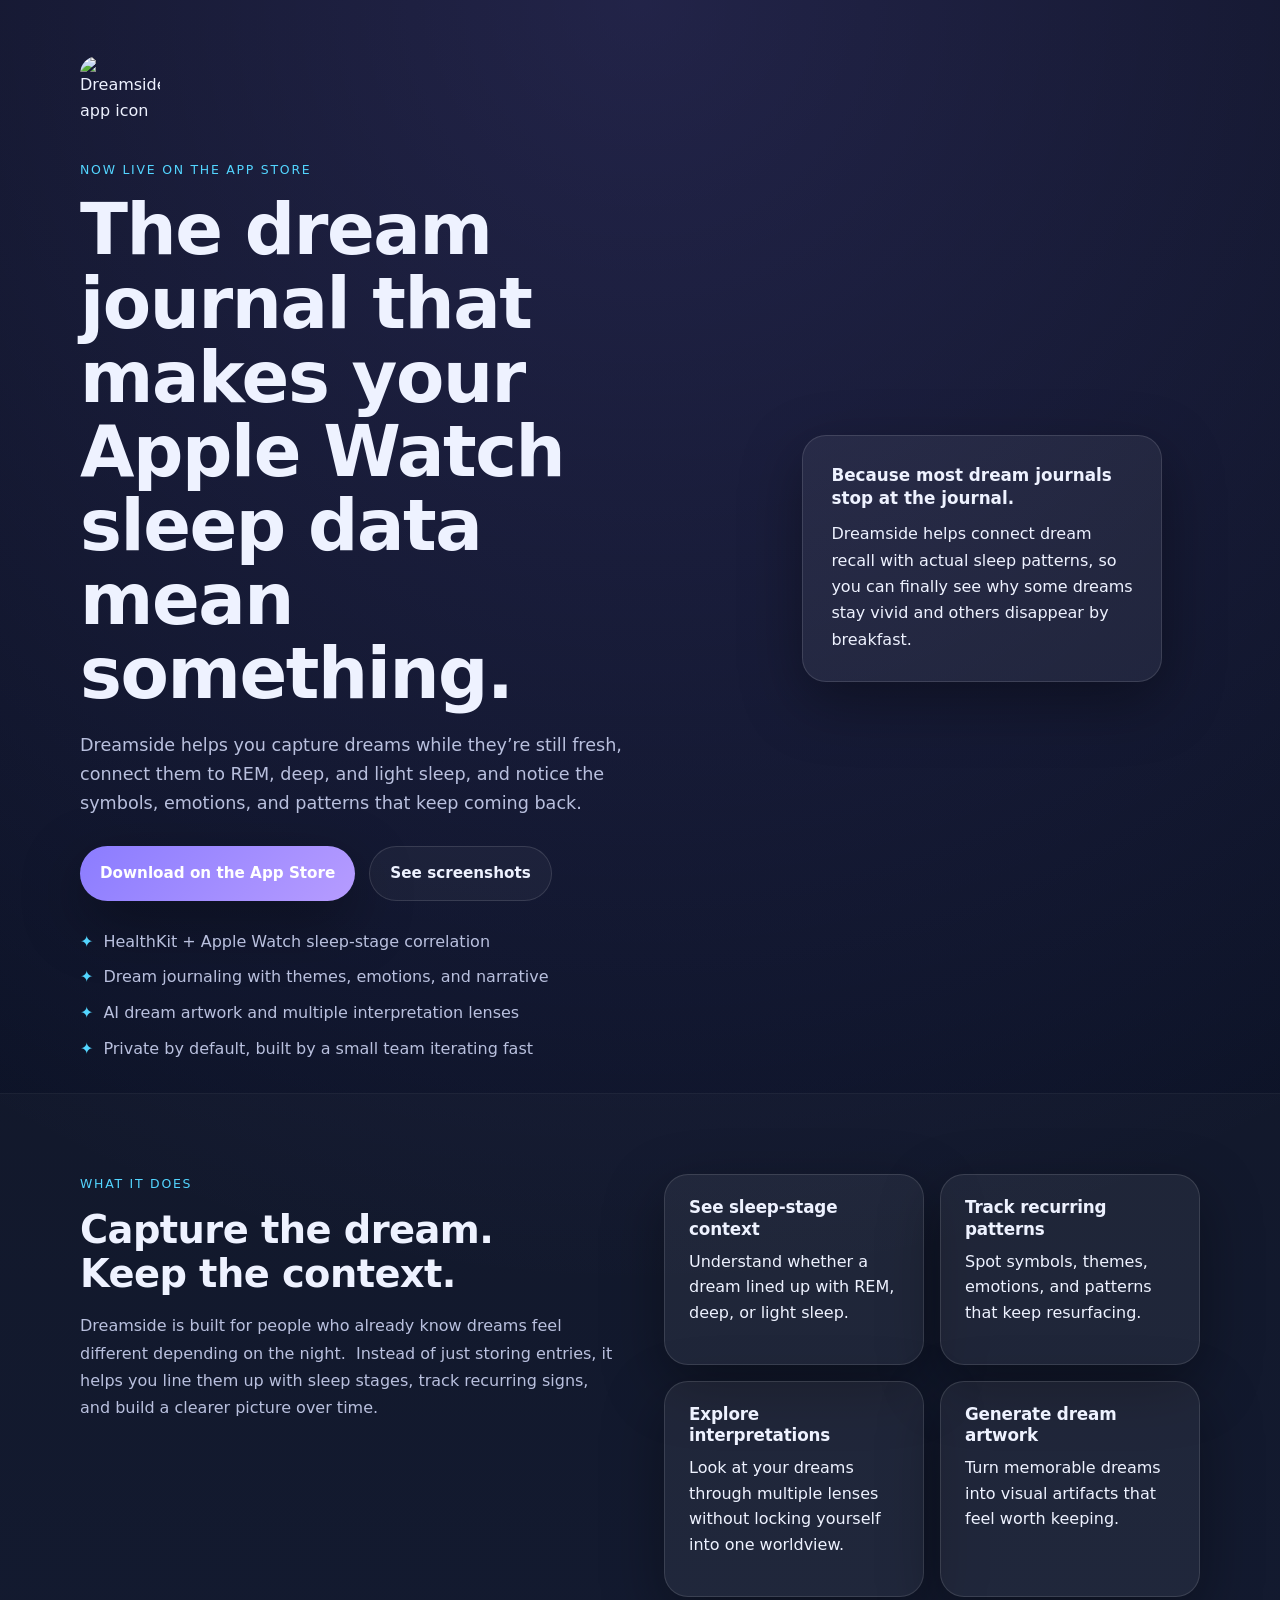
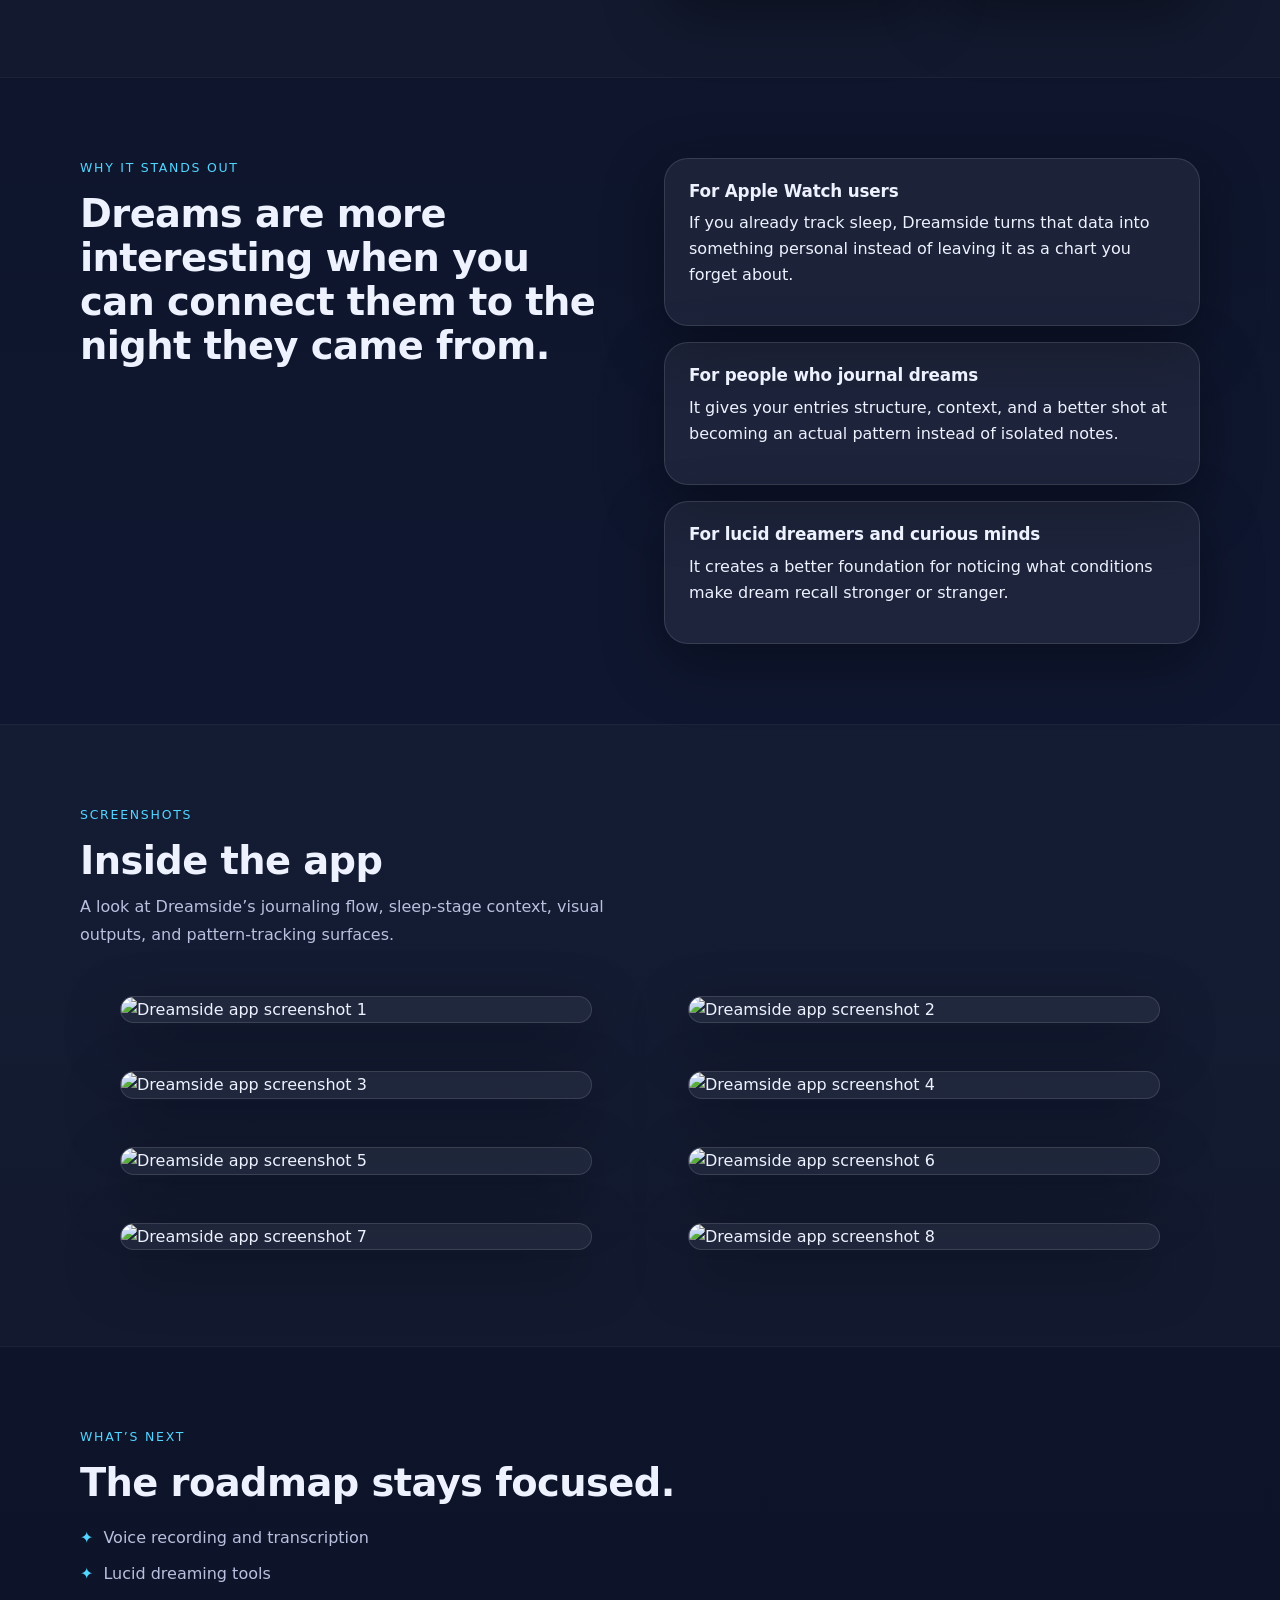
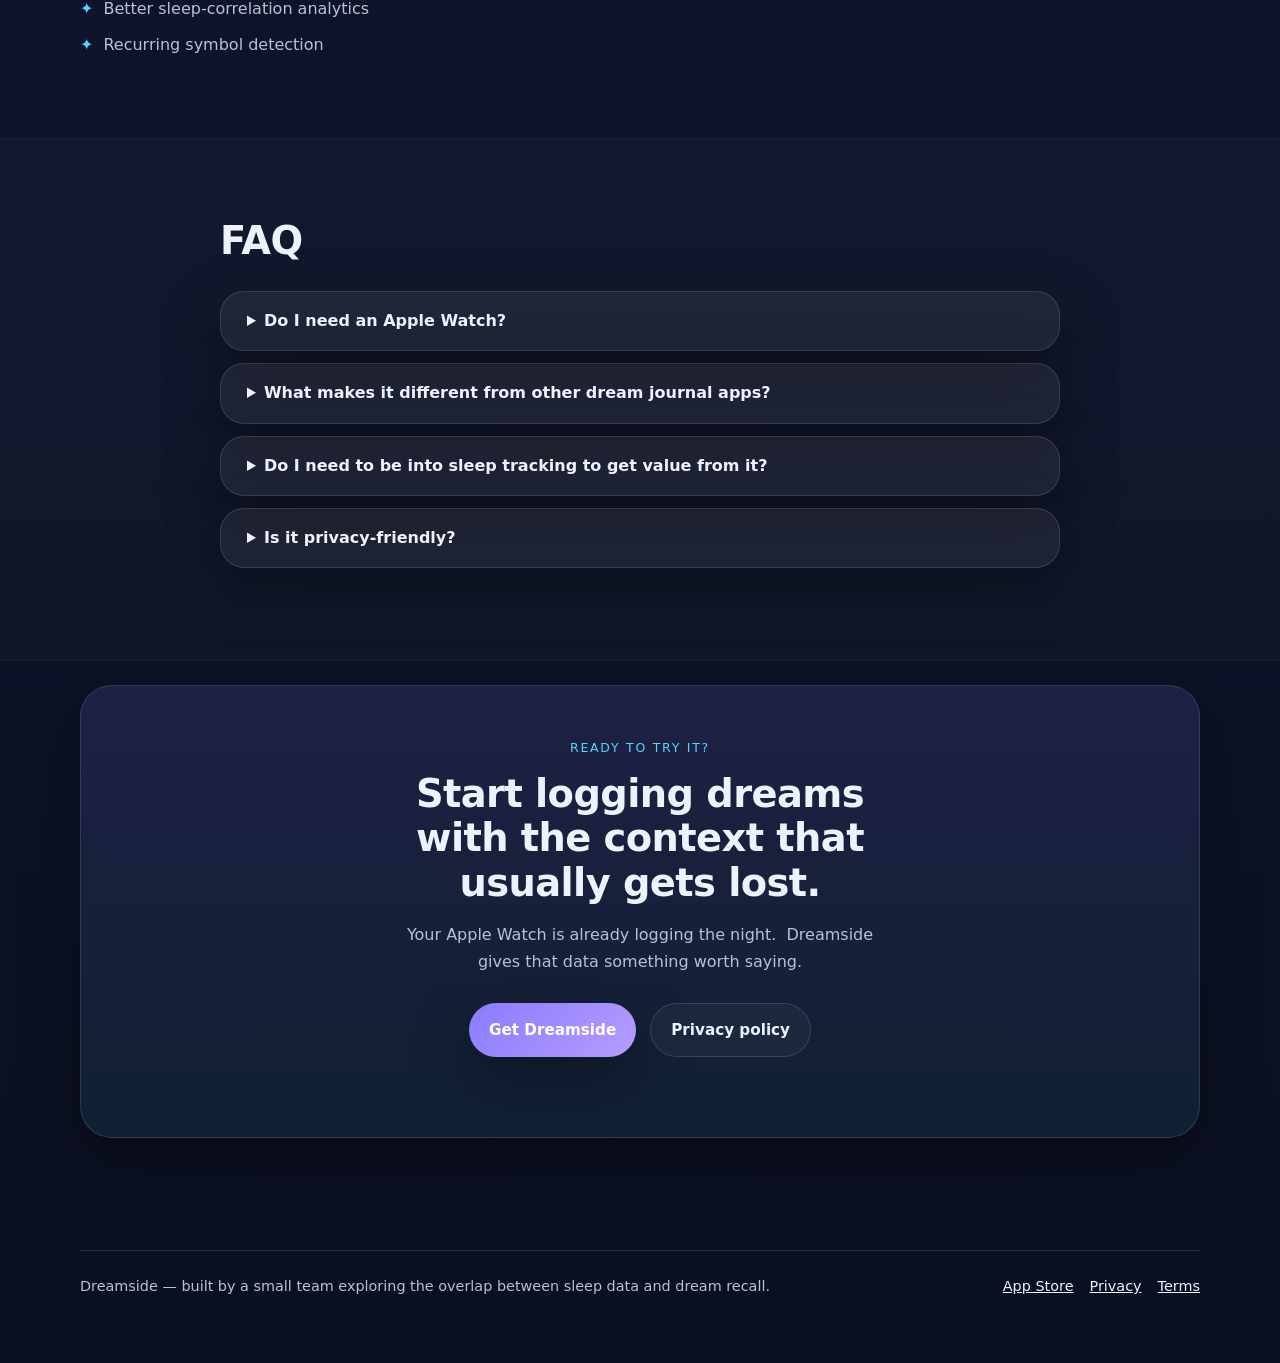
==== index.html @ 887af393 "Add files via upload" ====
<!DOCTYPE html>
<html lang="en">
<head>
  <meta charset="UTF-8" />
  <meta name="viewport" content="width=device-width, initial-scale=1.0" />
  <title>Dreamside — Dream journal with Apple Watch sleep correlation</title>
  <meta name="description" content="Dreamside is a dream journal for Apple Watch users who want to connect dream recall, sleep stages, recurring symbols, and dream patterns over time." />
  <meta property="og:title" content="Dreamside — Dream journal with Apple Watch sleep correlation" />
  <meta property="og:description" content="Log dreams, connect them to sleep stages, and spot the patterns that keep returning." />
  <link rel="stylesheet" href="styles.css" />
</head>
<body>
  <header class="hero">
    <div class="hero__content">
      <img src="./images/dreamside-icon.png" alt="Dreamside app icon" class="hero__icon" />
      <p class="eyebrow">Now live on the App Store</p>
      <h1>The dream journal that makes your Apple Watch sleep data mean something.</h1>
      <p class="lede">Dreamside helps you capture dreams while they’re still fresh, connect them to REM, deep, and light sleep, and notice the symbols, emotions, and patterns that keep coming back.</p>
      <div class="hero__actions">
        <a class="button button--primary" href="https://apps.apple.com/app/dreamside/id6760677300" target="_blank" rel="noreferrer">Download on the App Store</a>
        <a class="button button--ghost" href="#gallery">See screenshots</a>
      </div>
      <ul class="hero__bullets">
        <li>HealthKit + Apple Watch sleep-stage correlation</li>
        <li>Dream journaling with themes, emotions, and narrative</li>
        <li>AI dream artwork and multiple interpretation lenses</li>
        <li>Private by default, built by a small team iterating fast</li>
      </ul>
    </div>
    <div class="hero__card">
      <div class="stat-card">
        <strong>Because most dream journals stop at the journal.</strong>
        <p>Dreamside helps connect dream recall with actual sleep patterns, so you can finally see why some dreams stay vivid and others disappear by breakfast.</p>
      </div>
    </div>
  </header>

  <main>
    <section class="section section--alt">
      <div class="section__inner intro-grid">
        <div>
          <p class="eyebrow">What it does</p>
          <h2>Capture the dream.<br>Keep the context.</h2>
          <p class="section-copy">Dreamside is built for people who already know dreams feel different depending on the night. Instead of just storing entries, it helps you line them up with sleep stages, track recurring signs, and build a clearer picture over time.</p>
        </div>
        <div class="feature-grid">
          <article class="feature-card">
            <h3>See sleep-stage context</h3>
            <p>Understand whether a dream lined up with REM, deep, or light sleep.</p>
          </article>
          <article class="feature-card">
            <h3>Track recurring patterns</h3>
            <p>Spot symbols, themes, emotions, and patterns that keep resurfacing.</p>
          </article>
          <article class="feature-card">
            <h3>Explore interpretations</h3>
            <p>Look at your dreams through multiple lenses without locking yourself into one worldview.</p>
          </article>
          <article class="feature-card">
            <h3>Generate dream artwork</h3>
            <p>Turn memorable dreams into visual artifacts that feel worth keeping.</p>
          </article>
        </div>
      </div>
    </section>

    <section class="section">
      <div class="section__inner value-grid">
        <div>
          <p class="eyebrow">Why it stands out</p>
          <h2>Dreams are more interesting when you can connect them to the night they came from.</h2>
        </div>
        <div class="value-list">
          <article>
            <h3>For Apple Watch users</h3>
            <p>If you already track sleep, Dreamside turns that data into something personal instead of leaving it as a chart you forget about.</p>
          </article>
          <article>
            <h3>For people who journal dreams</h3>
            <p>It gives your entries structure, context, and a better shot at becoming an actual pattern instead of isolated notes.</p>
          </article>
          <article>
            <h3>For lucid dreamers and curious minds</h3>
            <p>It creates a better foundation for noticing what conditions make dream recall stronger or stranger.</p>
          </article>
        </div>
      </div>
    </section>

    <section id="gallery" class="section section--alt">
      <div class="section__inner">
        <p class="eyebrow">Screenshots</p>
        <h2>Inside the app</h2>
        <p class="section-copy">A look at Dreamside’s journaling flow, sleep-stage context, visual outputs, and pattern-tracking surfaces.</p>
        <div id="gallery-grid" class="gallery-grid"></div>
      </div>
    </section>

    <section class="section">
      <div class="section__inner">
        <p class="eyebrow">What’s next</p>
        <h2>The roadmap stays focused.</h2>
        <ul class="stack-list">
          <li>Voice recording and transcription</li>
          <li>Lucid dreaming tools</li>
          <li>Better sleep-correlation analytics</li>
          <li>Recurring symbol detection</li>
        </ul>
      </div>
    </section>

    <section class="section section--alt">
      <div class="section__inner faq">
        <h2>FAQ</h2>
        <details>
          <summary>Do I need an Apple Watch?</summary>
          <p>No, but that’s where Dreamside gets most of its power. You can still journal dreams without one, but the sleep-stage context is the differentiator.</p>
        </details>
        <details>
          <summary>What makes it different from other dream journal apps?</summary>
          <p>Most dream journals help you capture the dream. Dreamside helps you connect dream recall to actual sleep patterns over time, especially if you already use Apple Watch for sleep tracking.</p>
        </details>
        <details>
          <summary>Do I need to be into sleep tracking to get value from it?</summary>
          <p>No. Some people use it because they already track sleep and want their data to mean something. Others just want a better way to remember and reflect on their dreams. It works either way.</p>
        </details>
        <details>
          <summary>Is it privacy-friendly?</summary>
          <p>Yes. Dreamside is designed around private journaling, on-device use, and secure sync rather than social sharing by default.</p>
        </details>
      </div>
    </section>

    <section class="section cta-section">
      <div class="section__inner cta-card">
        <p class="eyebrow">Ready to try it?</p>
        <h2>Start logging dreams with the context that usually gets lost.</h2>
        <p class="section-copy">Your Apple Watch is already logging the night. Dreamside gives that data something worth saying.</p>
        <div class="hero__actions hero__actions--center">
          <a class="button button--primary" href="https://apps.apple.com/app/dreamside/id6760677300" target="_blank" rel="noreferrer">Get Dreamside</a>
          <a class="button button--ghost" href="https://caseylester-dev.github.io/Dreamside/privacy" target="_blank" rel="noreferrer">Privacy policy</a>
        </div>
      </div>
    </section>
  </main>

  <footer class="footer">
    <div class="footer__inner">
      <p>Dreamside — built by a small team exploring the overlap between sleep data and dream recall.</p>
      <div class="footer__links">
        <a href="https://apps.apple.com/app/dreamside/id6760677300" target="_blank" rel="noreferrer">App Store</a>
        <a href="https://caseylester-dev.github.io/Dreamside/privacy" target="_blank" rel="noreferrer">Privacy</a>
        <a href="https://www.apple.com/legal/internet-services/itunes/dev/stdeula/" target="_blank" rel="noreferrer">Terms</a>
      </div>
    </div>
  </footer>

  <script src="app.js"></script>
</body>
</html>
---- styles.css ----
:root {
  --bg: #0b1020;
  --bg-alt: #121933;
  --panel: rgba(255,255,255,0.06);
  --text: #eef2ff;
  --muted: #b9c0de;
  --line: rgba(255,255,255,0.12);
  --accent: #8b7cff;
  --accent-2: #53d5ff;
  --shadow: 0 20px 60px rgba(0,0,0,0.35);
}

* { box-sizing: border-box; }
html { scroll-behavior: smooth; }
body {
  margin: 0;
  font-family: Inter, ui-sans-serif, system-ui, -apple-system, BlinkMacSystemFont, "Segoe UI", sans-serif;
  background:
    radial-gradient(circle at top, rgba(139,124,255,0.18), transparent 28%),
    linear-gradient(180deg, #0b1020 0%, #0f1730 50%, #0b1020 100%);
  color: var(--text);
  font-size: 1rem;
  line-height: 1.6;
}

a { color: inherit; }

.hero, .section__inner, .footer__inner {
  width: min(1120px, calc(100% - 32px));
  margin: 0 auto;
}

.hero {
  min-height: 92vh;
  display: grid;
  grid-template-columns: 1.2fr 0.8fr;
  gap: 32px;
  align-items: center;
  padding: 56px 0 32px;
}

.hero__icon {
  width: 80px;
  height: 80px;
  border-radius: 18px;
  margin-bottom: 24px;
  display: block;
}

.eyebrow {
  text-transform: uppercase;
  letter-spacing: 0.14em;
  font-size: 0.78rem;
  color: var(--accent-2);
  margin: 0 0 14px;
}

h1, h2, h3 { margin-top: 0; }
p { margin-top: 0; }

h1 {
  font-size: clamp(2.4rem, 5.5vw, 4.5rem);
  line-height: 1.05;
  max-width: 12ch;
  margin-bottom: 20px;
  letter-spacing: -0.02em;
}

h2 {
  font-size: clamp(1.6rem, 3vw, 2.4rem);
  line-height: 1.15;
  letter-spacing: -0.015em;
  margin-bottom: 20px;
}

h3 {
  font-size: 1.05rem;
  line-height: 1.3;
  letter-spacing: -0.01em;
  margin-bottom: 8px;
}

.lede {
  font-size: 1.1rem;
  line-height: 1.65;
  color: var(--muted);
  max-width: 52ch;
  margin-bottom: 0;
}

.section-copy {
  font-size: 1rem;
  line-height: 1.7;
  color: var(--muted);
  max-width: 54ch;
  margin-bottom: 0;
}

.hero__bullets, .stack-list {
  color: var(--muted);
  line-height: 1.6;
}

.faq p, .stat-card p {
  line-height: 1.65;
  margin-bottom: 0;
}

.stat-card strong {
  display: block;
  font-size: 1.05rem;
  line-height: 1.35;
  margin-bottom: 12px;
}

.hero__actions {
  display: flex;
  flex-wrap: wrap;
  gap: 14px;
  margin: 28px 0;
}

.button {
  display: inline-flex;
  align-items: center;
  justify-content: center;
  padding: 14px 20px;
  border-radius: 999px;
  text-decoration: none;
  font-weight: 700;
  font-size: 0.95rem;
  border: 1px solid var(--line);
}

.button--primary {
  background: linear-gradient(135deg, var(--accent), #b69cff);
  color: white;
  border: none;
  box-shadow: var(--shadow);
}

.button--ghost {
  background: rgba(255,255,255,0.04);
}

.hero__bullets, .stack-list {
  list-style: none;
  padding: 0;
  margin: 0;
  display: grid;
  gap: 10px;
}

.hero__bullets li::before, .stack-list li::before {
  content: "✦";
  color: var(--accent-2);
  margin-right: 10px;
}

.hero__card {
  display: flex;
  justify-content: center;
}

.stat-card, .feature-card, .gallery-placeholder, details {
  background: var(--panel);
  border: 1px solid var(--line);
  border-radius: 24px;
  box-shadow: var(--shadow);
}

.stat-card {
  padding: 28px;
  max-width: 360px;
}

.stat-card__label {
  display: block;
  color: var(--accent-2);
  margin-bottom: 14px;
  font-size: 0.85rem;
  letter-spacing: 0.04em;
}

.section {
  padding: 80px 0;
}

.section--alt {
  background: rgba(255,255,255,0.02);
  border-top: 1px solid rgba(255,255,255,0.04);
  border-bottom: 1px solid rgba(255,255,255,0.04);
}

.two-up,
.intro-grid,
.value-grid {
  display: grid;
  grid-template-columns: 1fr 1fr;
  gap: 48px;
  align-items: start;
}

.feature-grid,
.gallery-grid,
.value-list {
  display: grid;
  gap: 16px;
}

.feature-grid,
.gallery-grid {
  grid-template-columns: repeat(2, minmax(0, 1fr));
}

.value-list {
  grid-template-columns: 1fr;
}

.feature-card {
  padding: 22px 24px;
}

.gallery-card {
  padding: 0;
}

.value-list article {
  padding: 22px 24px;
}

.gallery-placeholder {
  padding: 20px;
}

.gallery-card,
.value-list article {
  background: var(--panel);
  border: 1px solid var(--line);
  border-radius: 24px;
  box-shadow: var(--shadow);
}

.gallery-card {
  overflow: hidden;
}

.gallery-card img {
  display: block;
  width: 100%;
  height: auto;
}

.gallery-placeholder {
  min-height: 240px;
  display: flex;
  align-items: center;
  justify-content: center;
  text-align: center;
  color: var(--muted);
}

#gallery h2 {
  margin-bottom: 10px;
}

#gallery .section-copy {
  margin-bottom: 32px;
}

.intro-grid h2 {
  margin-bottom: 16px;
}

.intro-grid .section-copy {
  margin-bottom: 0;
}

.value-grid h2 {
  margin-bottom: 0;
}

.cta-section {
  padding-top: 24px;
}

.cta-card {
  text-align: center;
  background: linear-gradient(180deg, rgba(139,124,255,0.14), rgba(83,213,255,0.08));
  border: 1px solid var(--line);
  border-radius: 32px;
  padding: 52px 32px;
  box-shadow: var(--shadow);
}

.cta-card h2 {
  max-width: 20ch;
  margin: 0 auto 16px;
}

.cta-card .section-copy {
  max-width: 46ch;
  margin: 0 auto;
}

.hero__actions--center {
  justify-content: center;
}

.faq {
  max-width: 840px;
}

.faq h2 {
  margin-bottom: 28px;
}

details {
  padding: 18px 22px;
  margin-bottom: 12px;
}

summary {
  cursor: pointer;
  font-weight: 700;
  line-height: 1.4;
  padding-left: 4px;
}

.accordion-body {
  overflow: hidden;
  max-height: 0;
  transition: max-height 0.3s ease;
}

.accordion-body p {
  margin: 12px 0 0;
}

.footer {
  padding: 32px 0 64px;
}

.footer__inner {
  display: flex;
  justify-content: space-between;
  gap: 16px;
  align-items: center;
  border-top: 1px solid var(--line);
  padding-top: 24px;
}

.footer__inner p {
  color: var(--muted);
  font-size: 0.9rem;
  margin: 0;
}

.footer__links {
  display: flex;
  gap: 16px;
  flex-wrap: wrap;
  font-size: 0.9rem;
}

@media (max-width: 840px) {
  .hero,
  .two-up,
  .intro-grid,
  .value-grid {
    grid-template-columns: 1fr;
  }

  .feature-grid,
  .gallery-grid {
    grid-template-columns: 1fr;
  }

  .footer__inner {
    flex-direction: column;
    align-items: flex-start;
  }
}
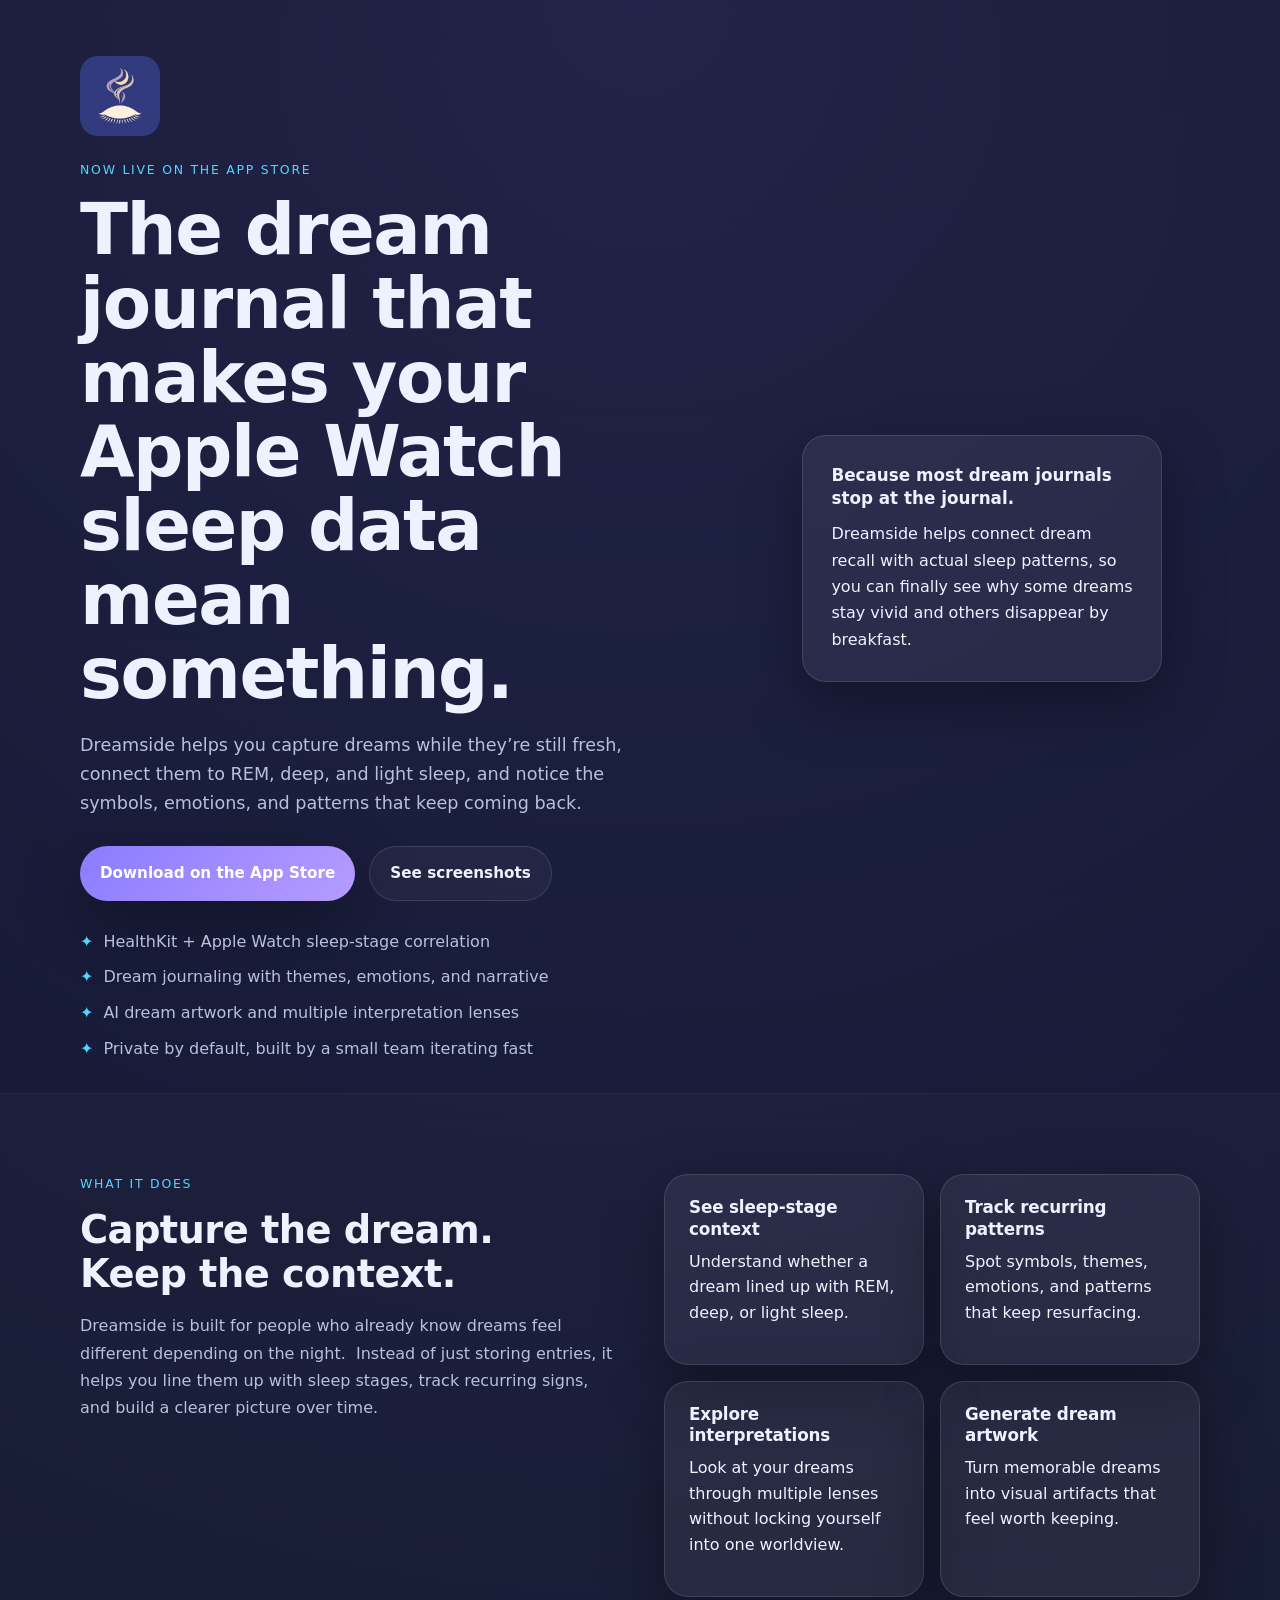
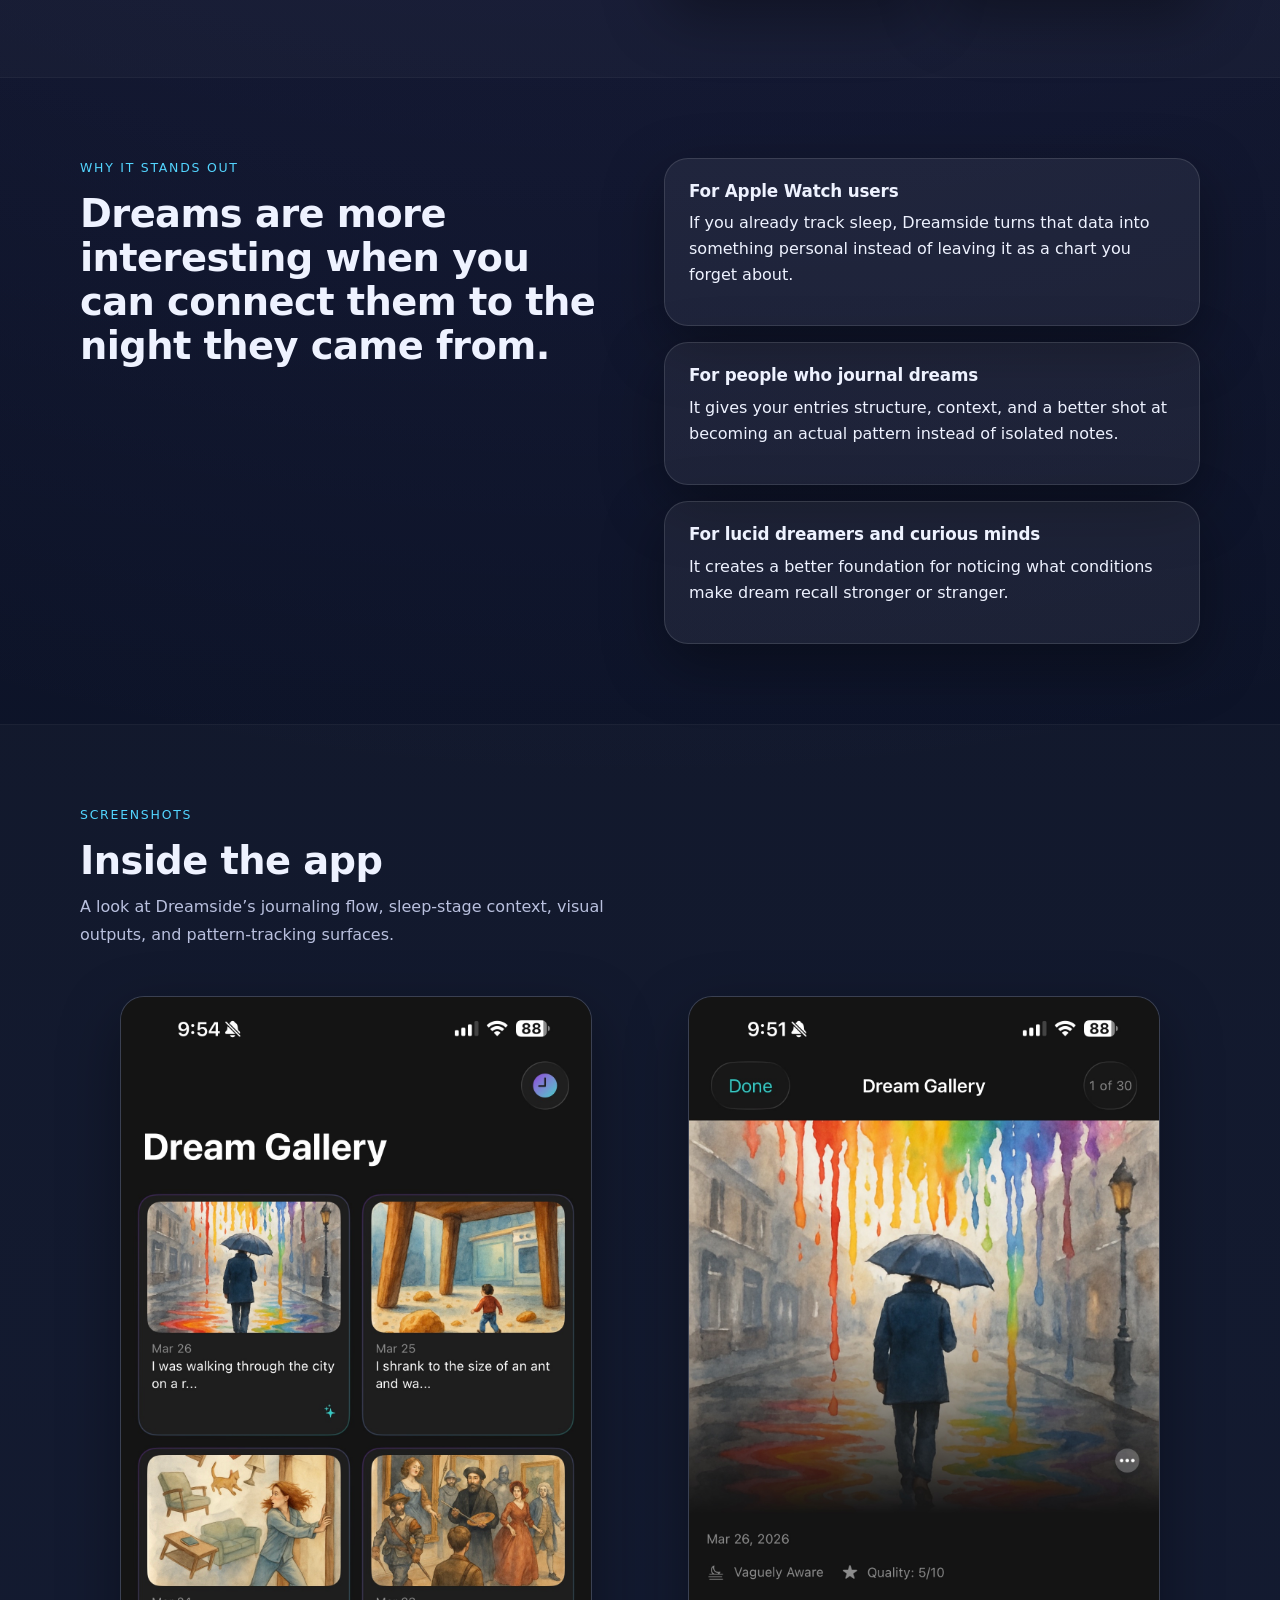
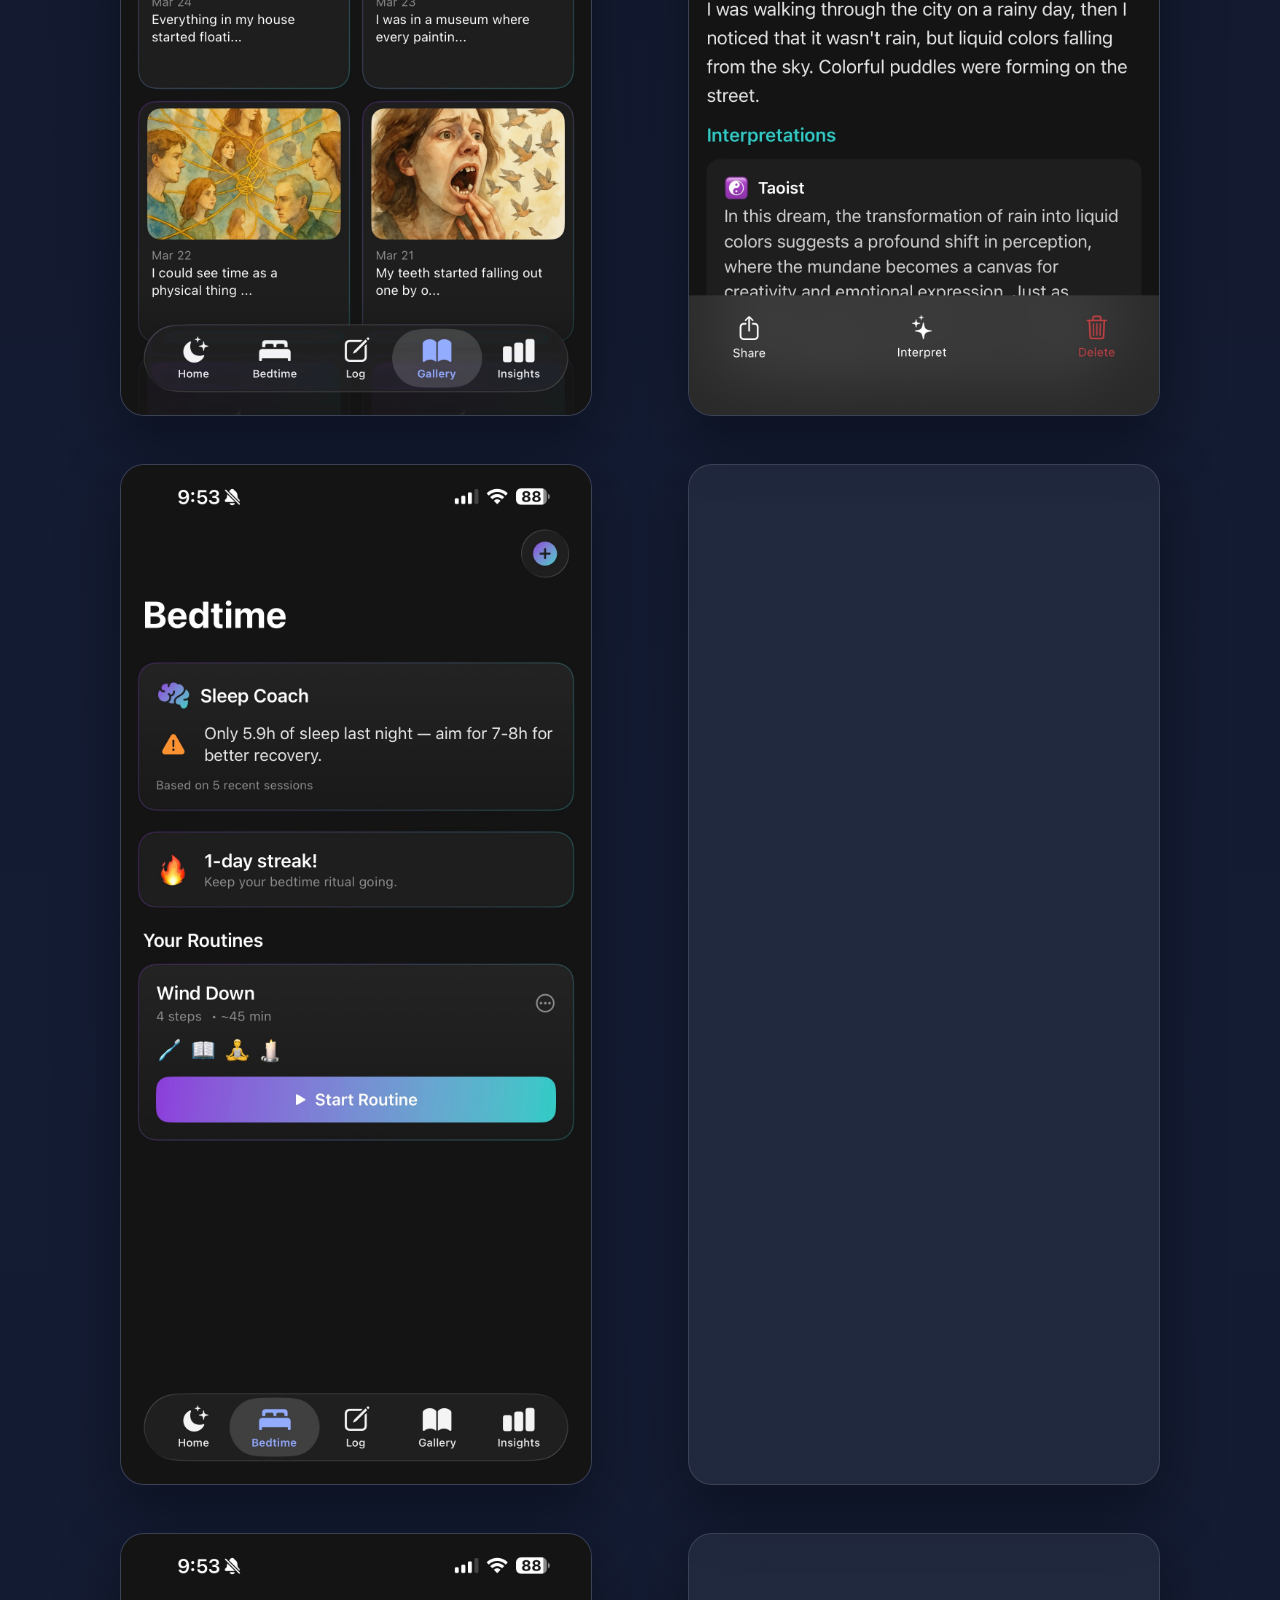
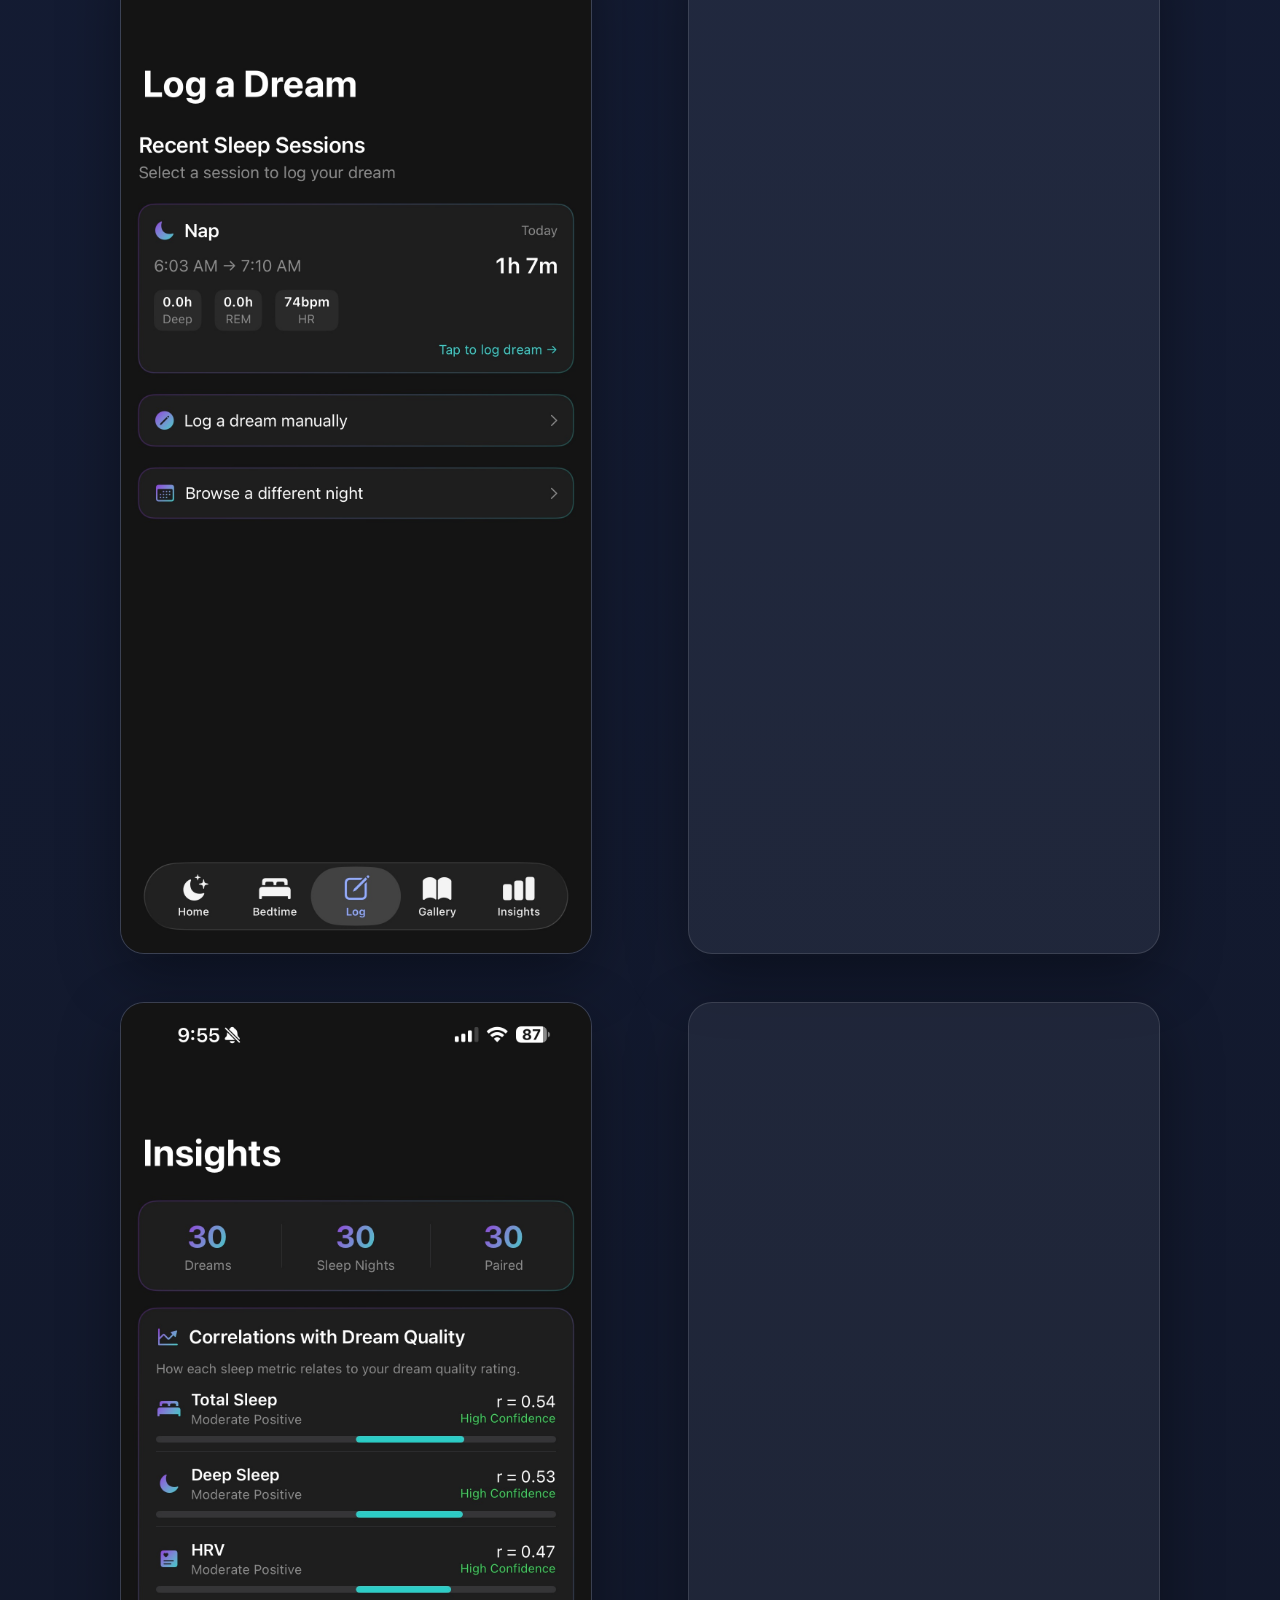
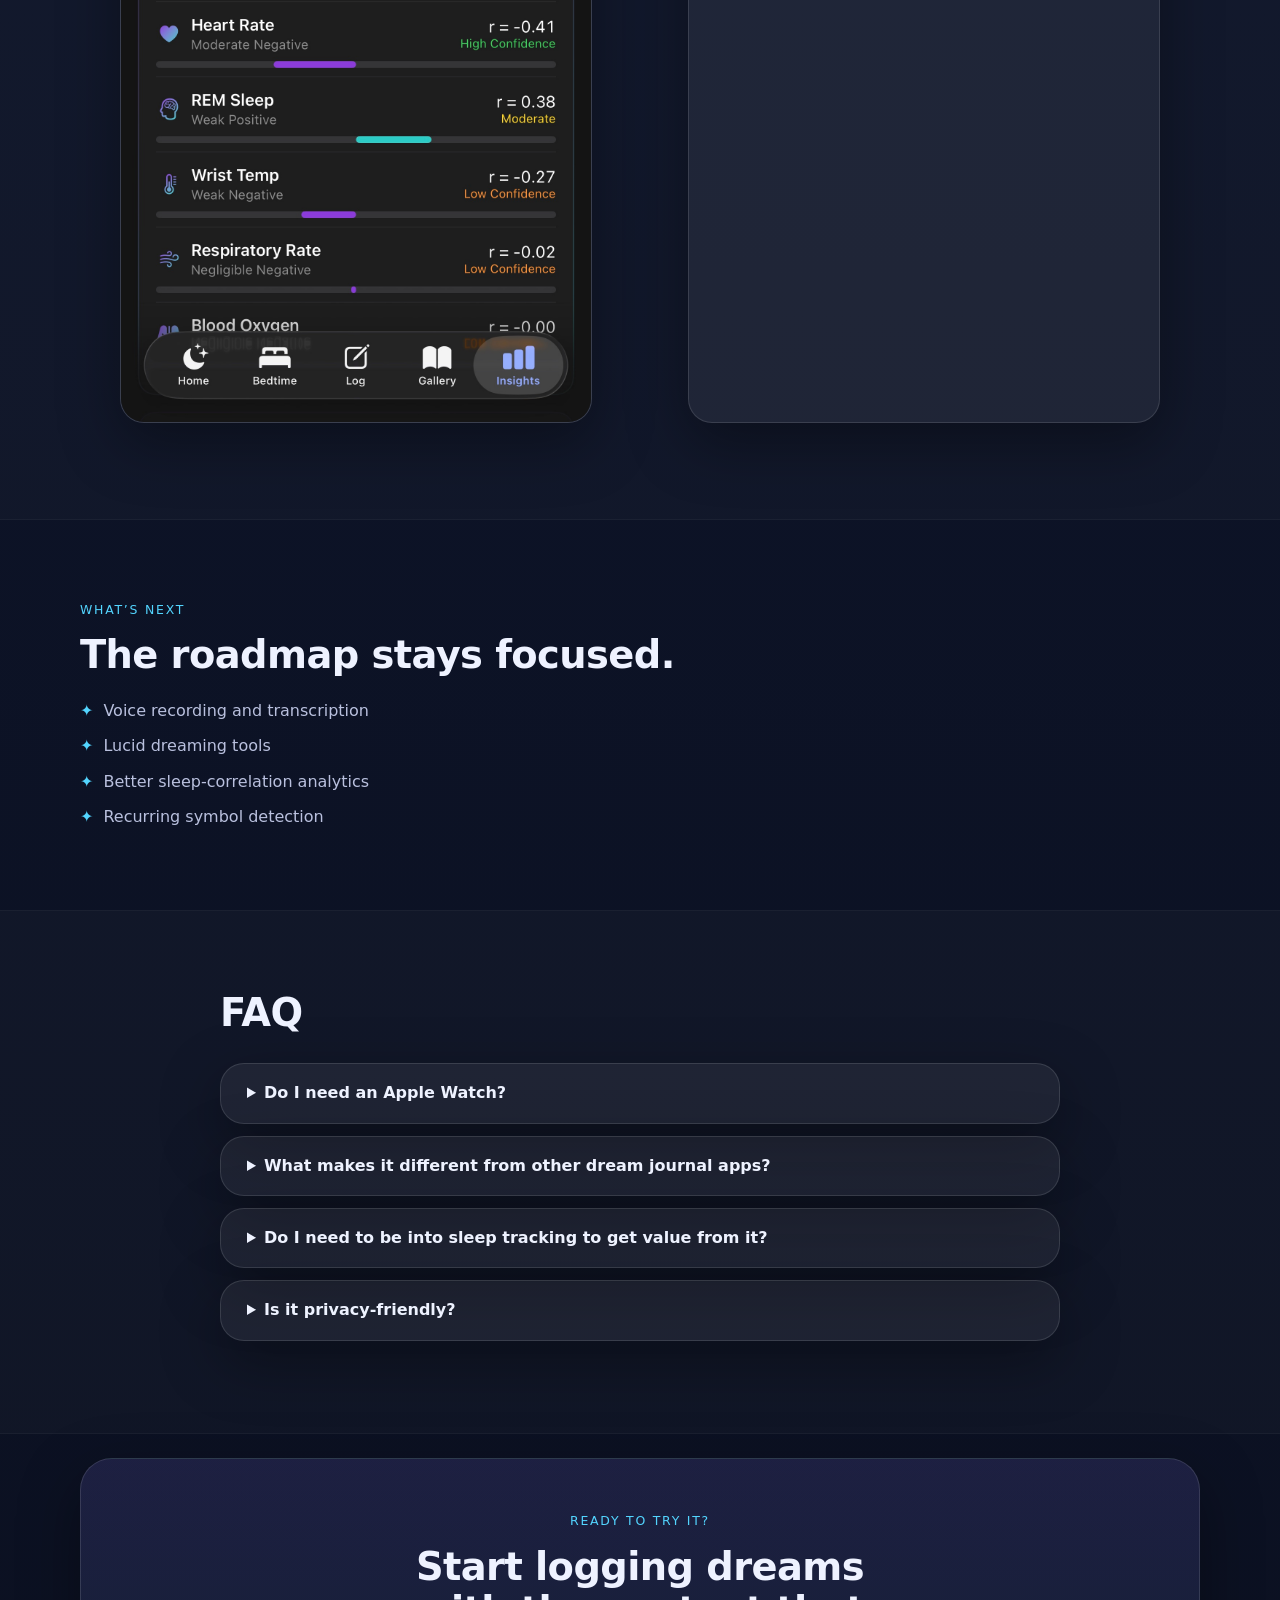
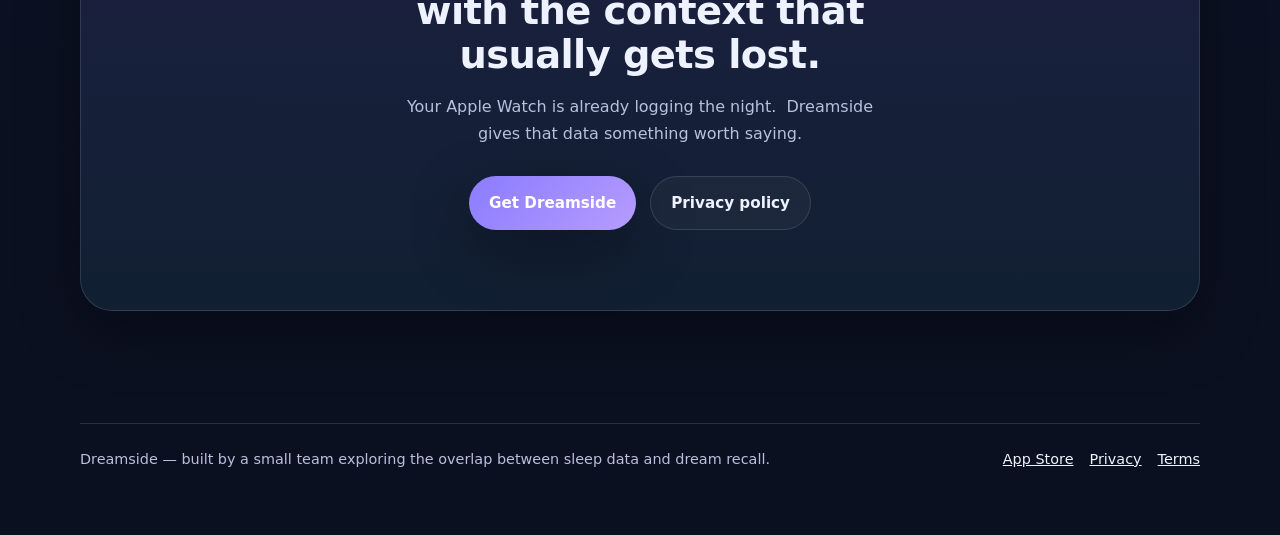
==== commit 4a8d549a: "Add files via upload" ====
--- a/index.html
+++ b/index.html
@@ -12,7 +12,7 @@
 <body>
   <header class="hero">
     <div class="hero__content">
-      <img src="./images/dreamside-icon.png" alt="Dreamside app icon" class="hero__icon" />
+      <img src="./dreamside-icon.png" alt="Dreamside app icon" class="hero__icon" />
       <p class="eyebrow">Now live on the App Store</p>
       <h1>The dream journal that makes your Apple Watch sleep data mean something.</h1>
       <p class="lede">Dreamside helps you capture dreams while they’re still fresh, connect them to REM, deep, and light sleep, and notice the symbols, emotions, and patterns that keep coming back.</p>
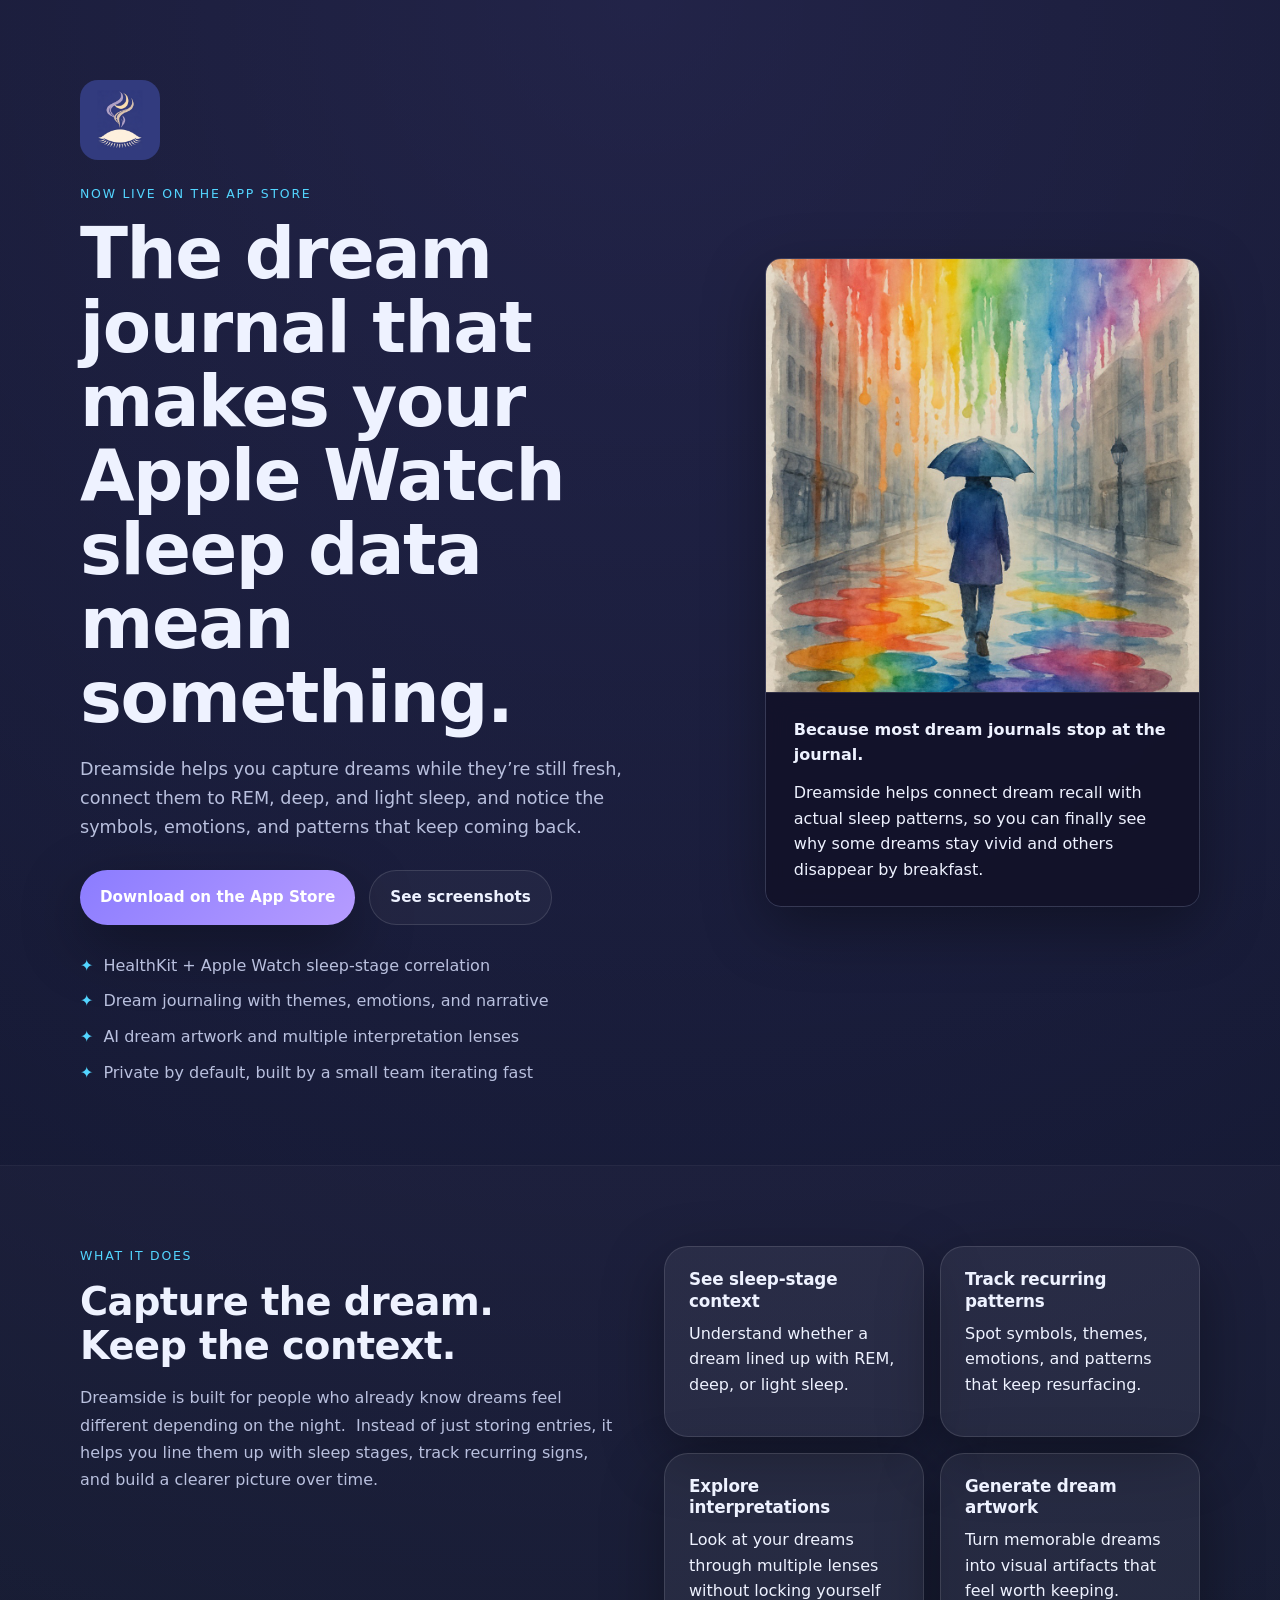
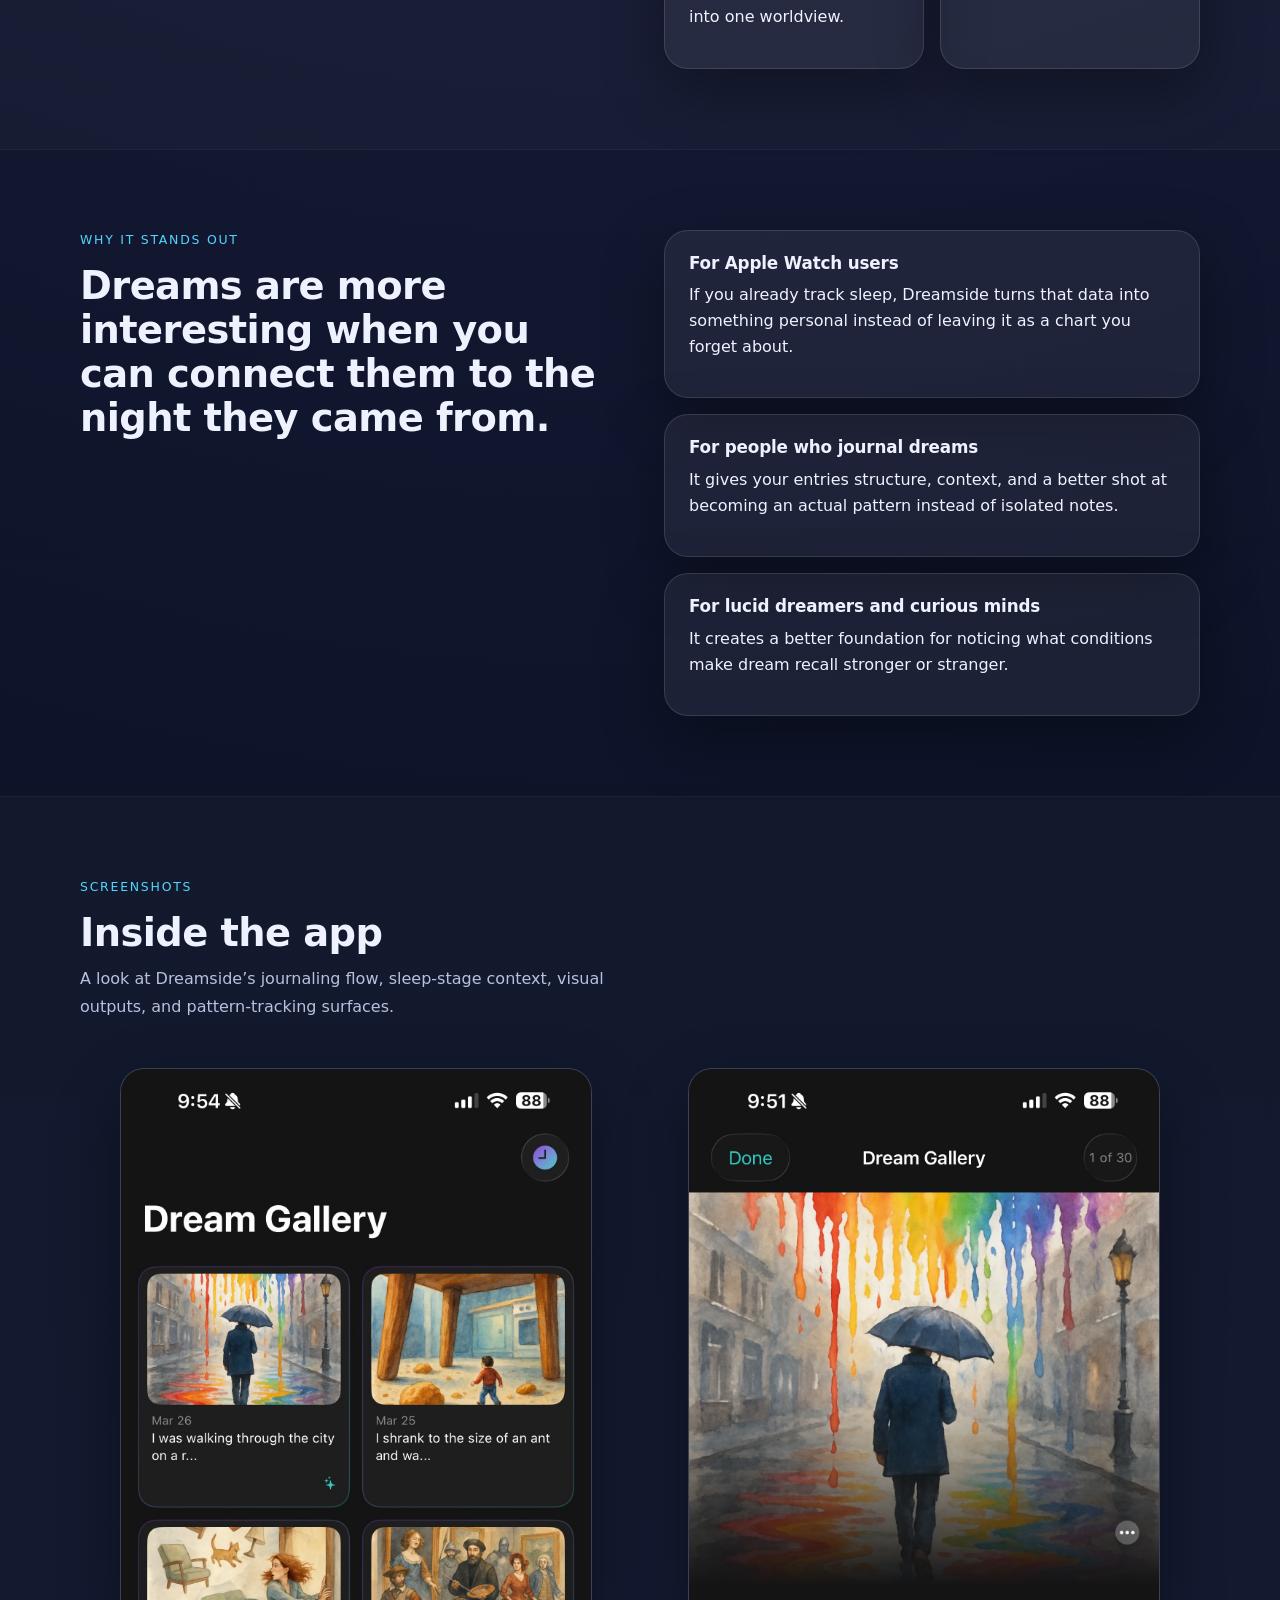
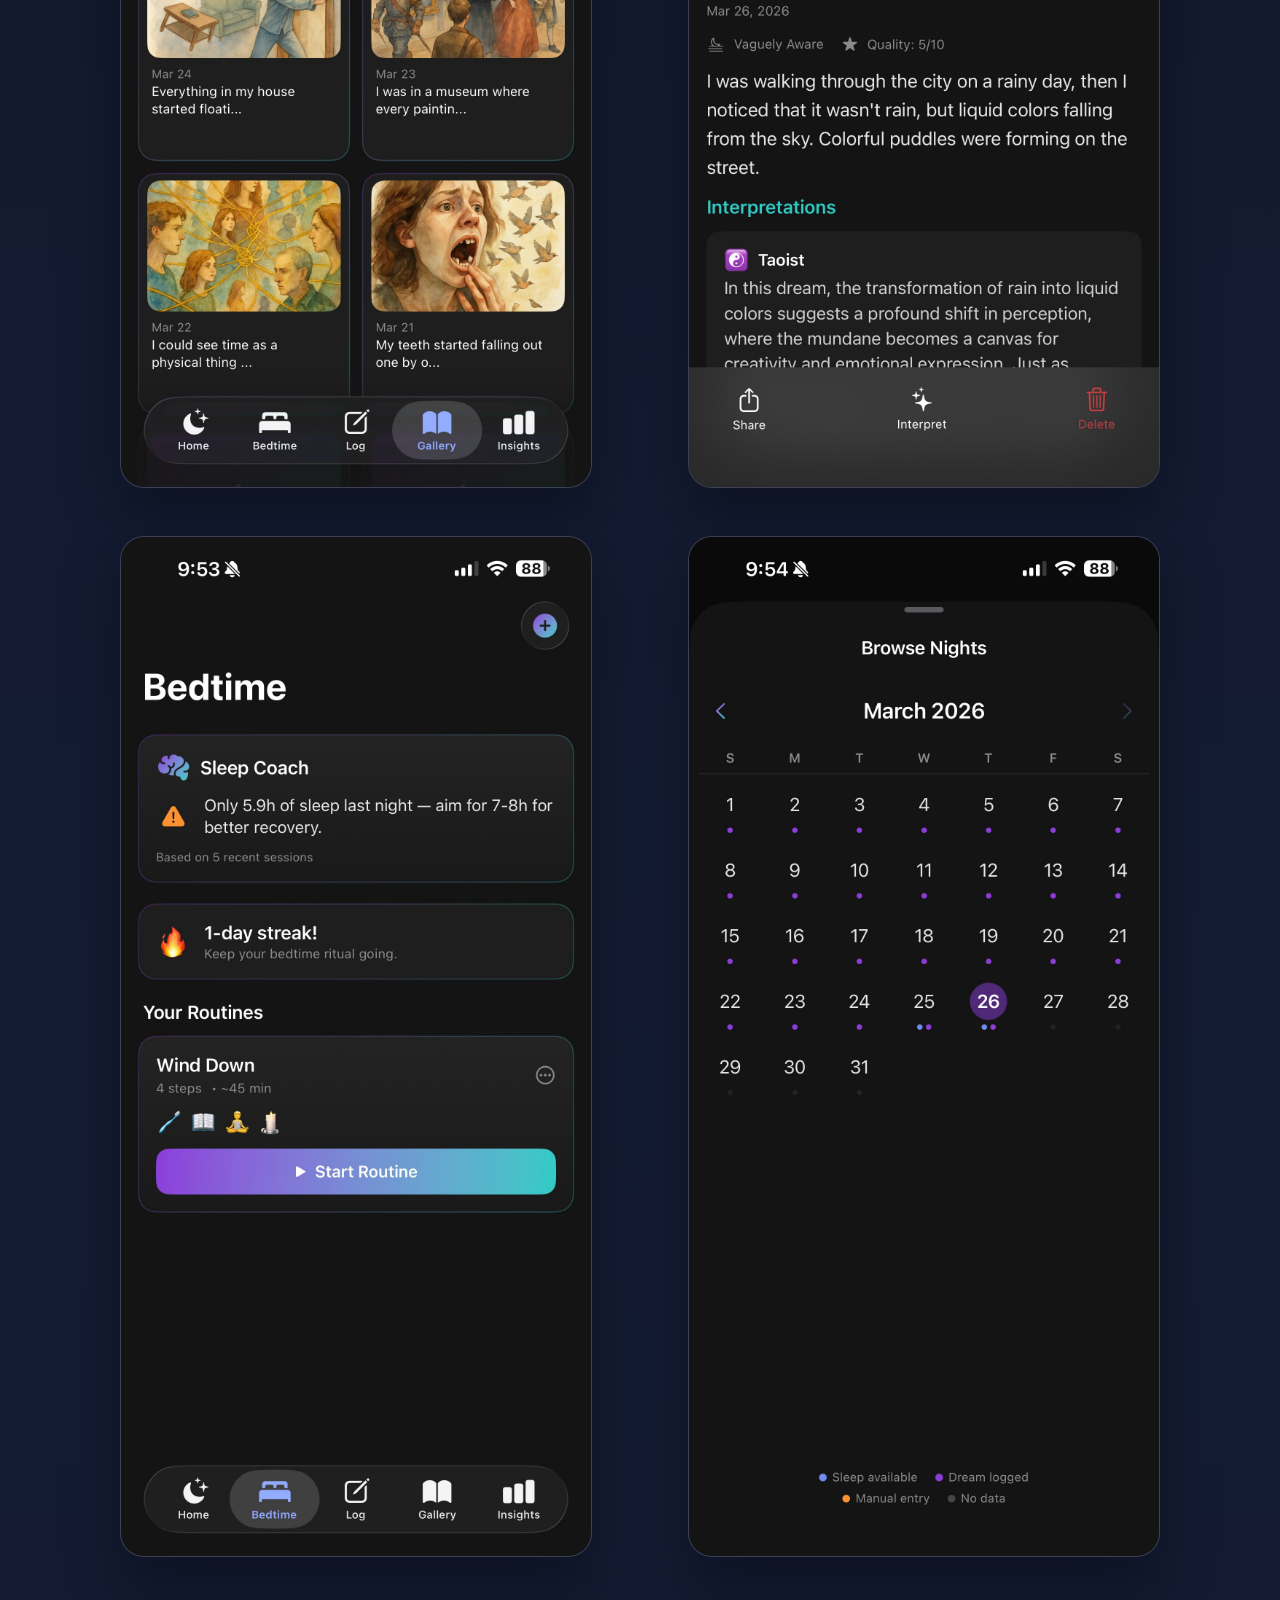
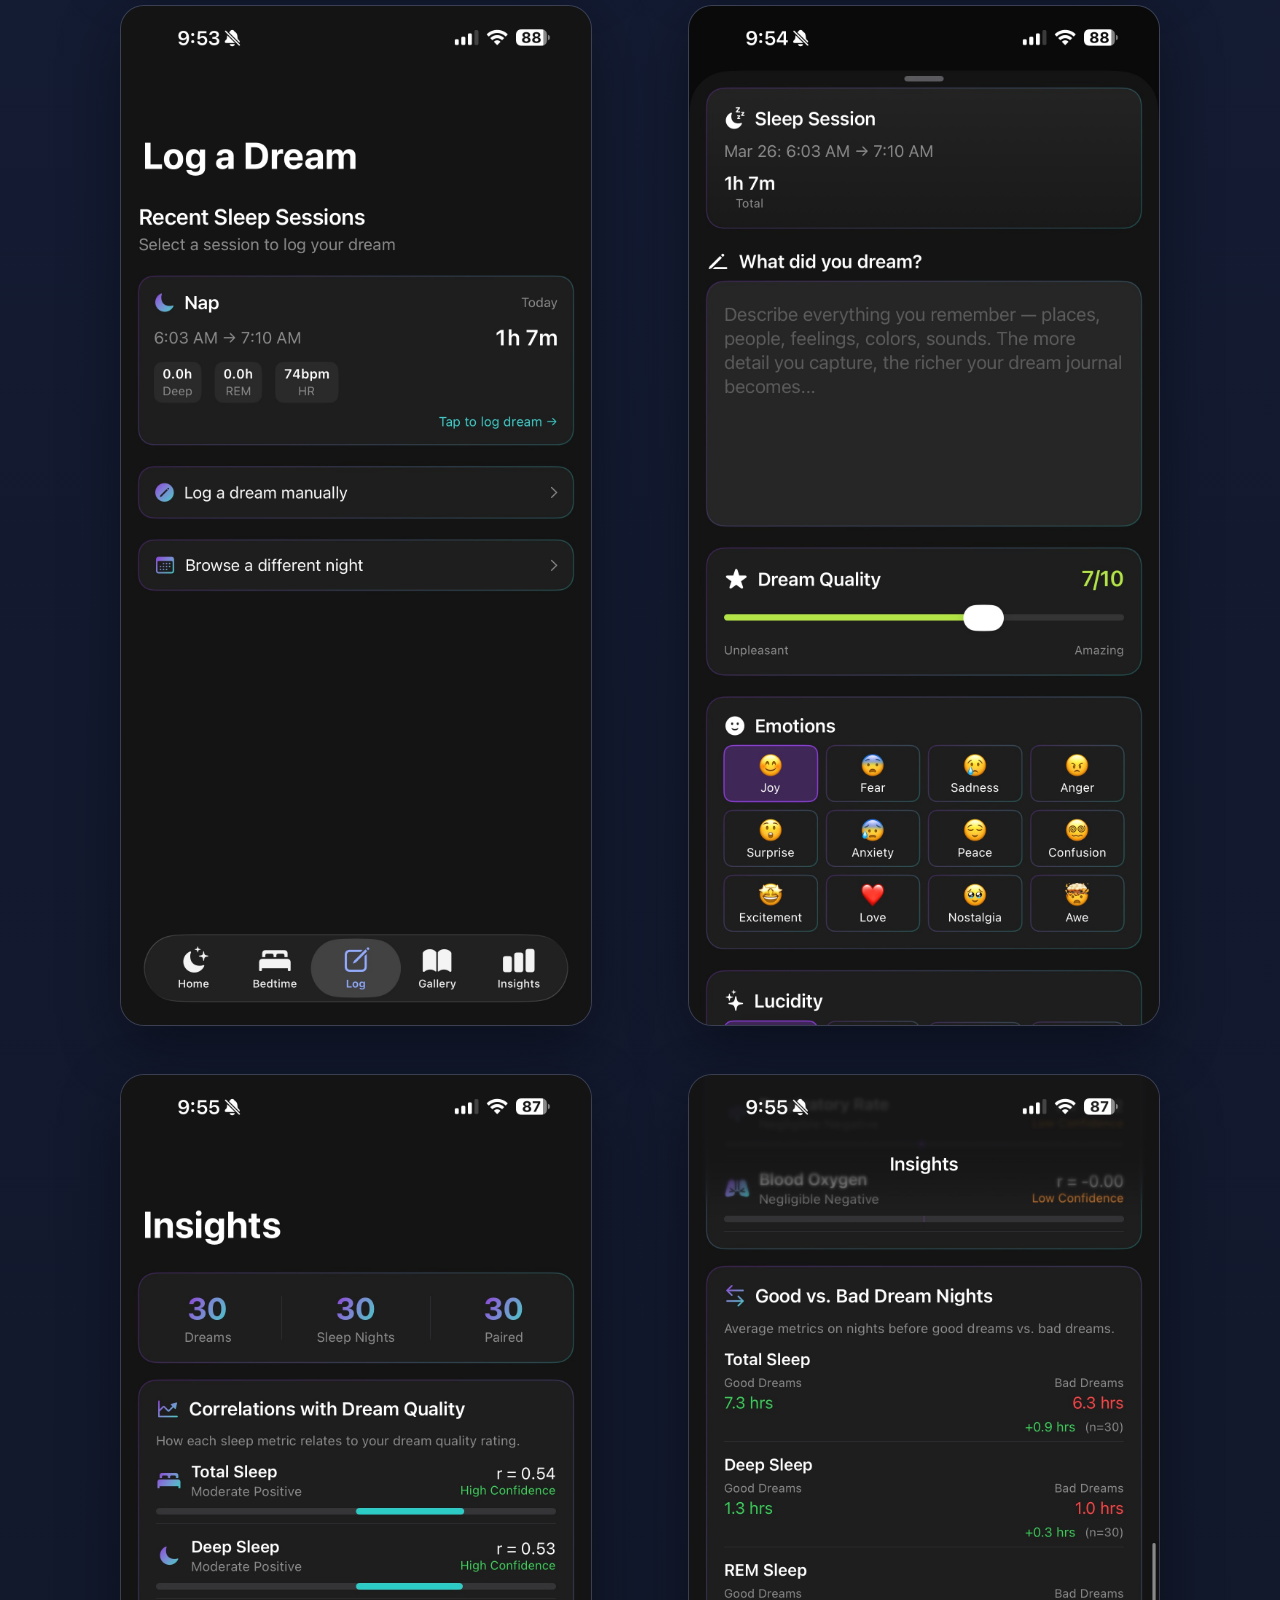
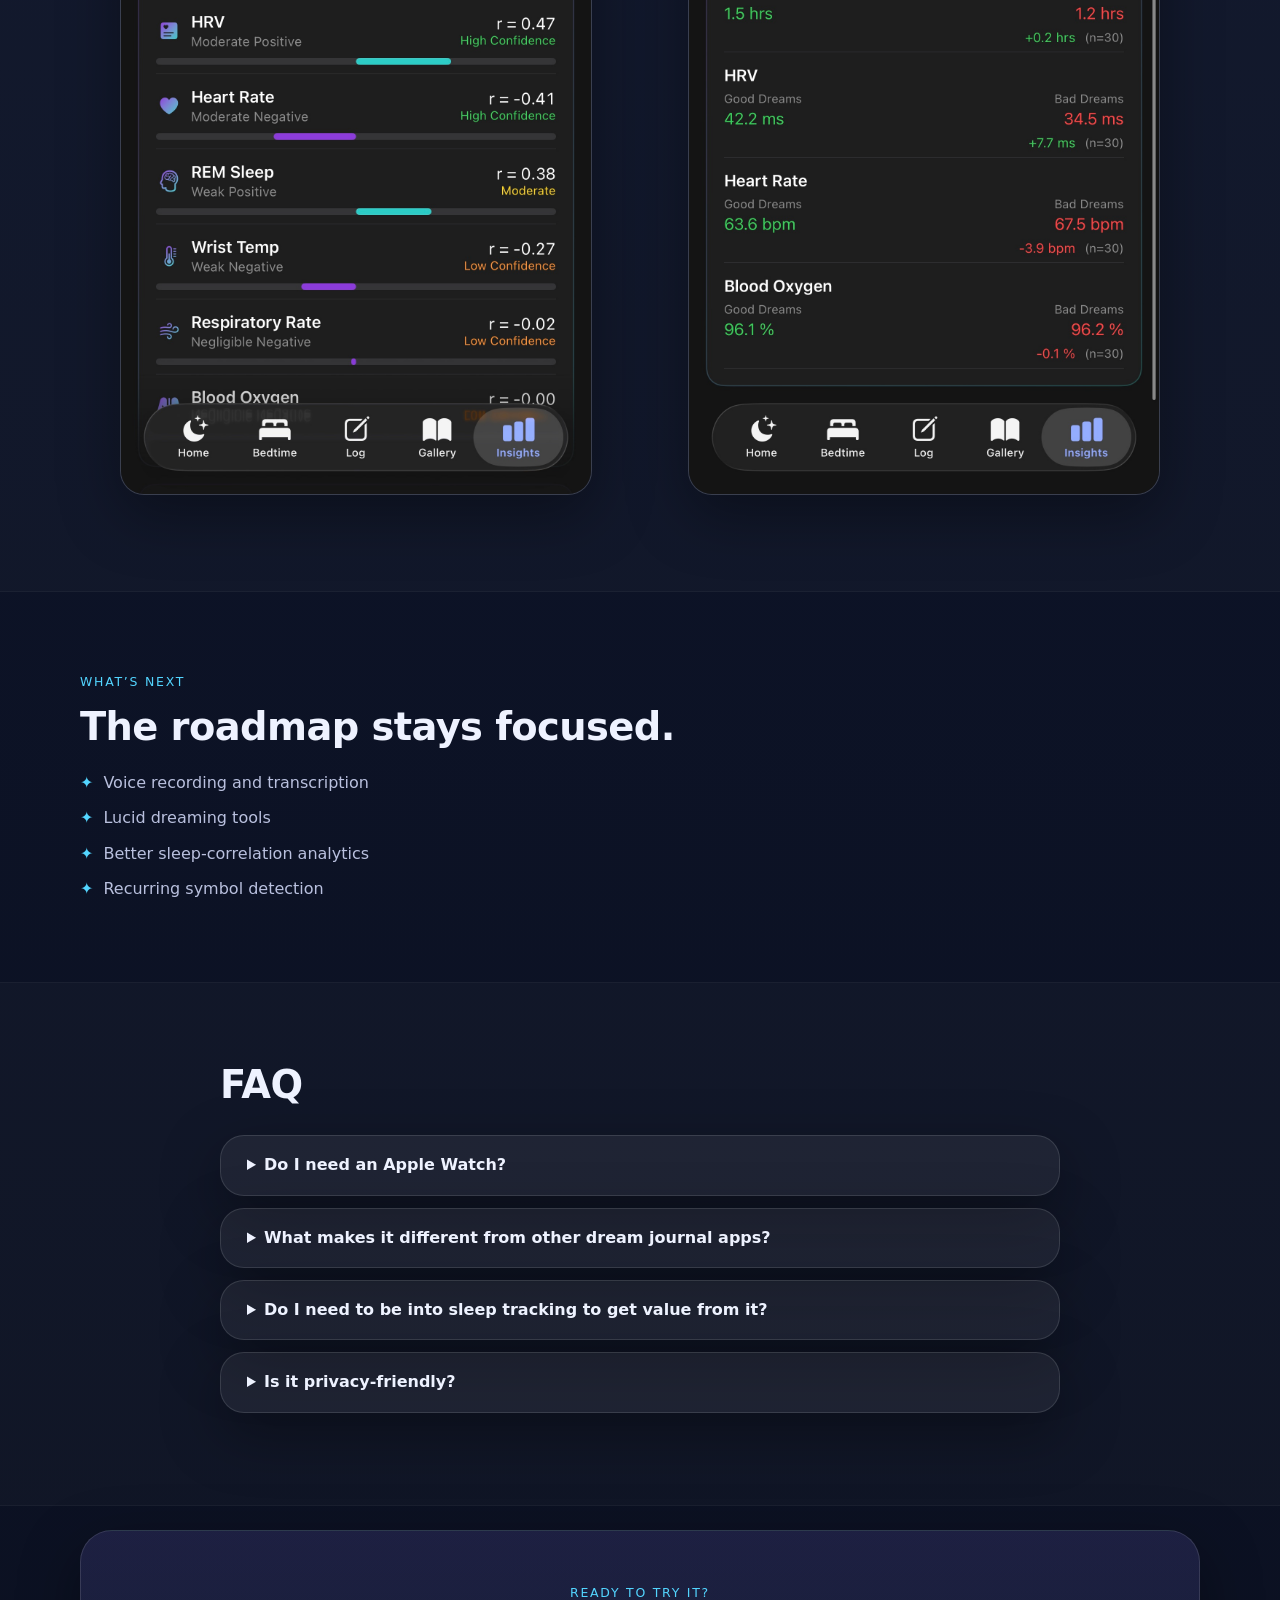
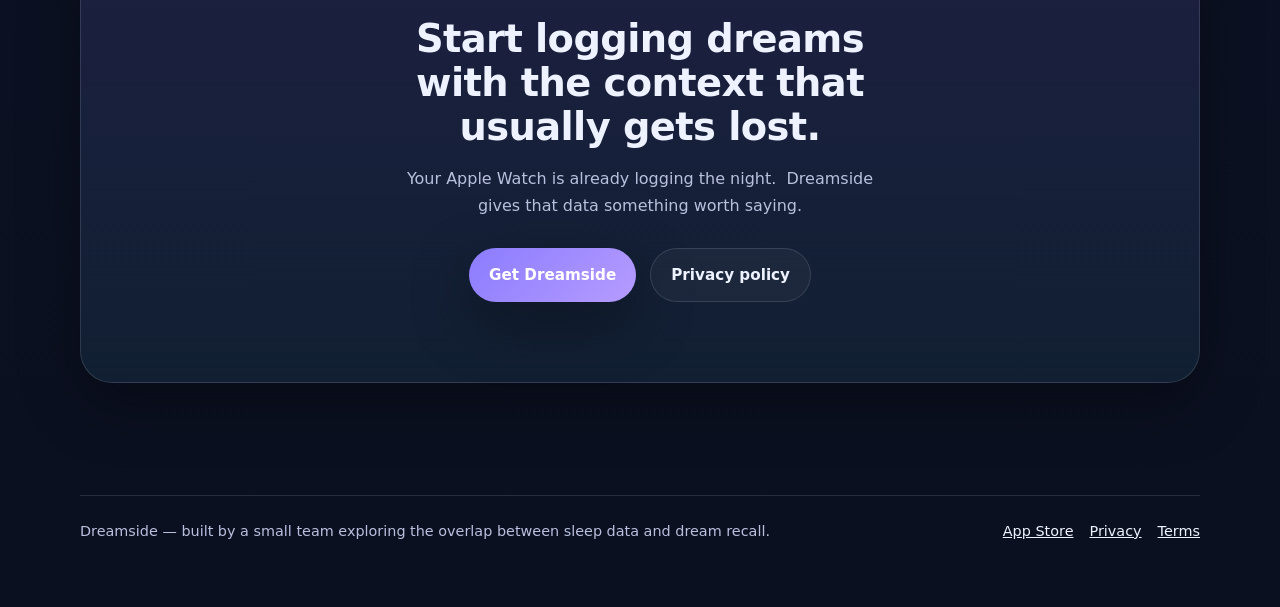
==== commit deb2458e: "Add files via upload" ====
--- a/index.html
+++ b/index.html
@@ -28,9 +28,14 @@
       </ul>
     </div>
     <div class="hero__card">
-      <div class="stat-card">
-        <strong>Because most dream journals stop at the journal.</strong>
-        <p>Dreamside helps connect dream recall with actual sleep patterns, so you can finally see why some dreams stay vivid and others disappear by breakfast.</p>
+      <div class="hero__card-unit">
+        <div class="hero__card-figure">
+          <img src="./hero-img.jpg" alt="Dreamside app screenshot" class="hero__card-image" />
+        </div>
+        <div class="hero__card-caption">
+          <strong>Because most dream journals stop at the journal.</strong>
+          <p>Dreamside helps connect dream recall with actual sleep patterns, so you can finally see why some dreams stay vivid and others disappear by breakfast.</p>
+        </div>
       </div>
     </div>
   </header>
--- a/styles.css
+++ b/styles.css
@@ -36,7 +36,7 @@
   grid-template-columns: 1.2fr 0.8fr;
   gap: 32px;
   align-items: center;
-  padding: 56px 0 32px;
+  padding: 80px 0;
 }
 
 .hero__icon {
@@ -158,8 +158,41 @@
 }
 
 .hero__card {
-  display: flex;
-  justify-content: center;
+  align-self: center;
+}
+
+.hero__card-unit {
+  border-radius: 16px;
+  overflow: hidden;
+  border: 1px solid var(--line);
+  box-shadow: var(--shadow);
+}
+
+.hero__card-figure {
+  position: relative;
+}
+
+.hero__card-caption {
+  padding: 24px 28px;
+  border-top: 1px solid var(--line);
+  background: rgba(18, 16, 38, 0.82);
+  backdrop-filter: blur(12px);
+  -webkit-backdrop-filter: blur(12px);
+  display: grid;
+  gap: 12px;
+}
+
+.hero__card-caption h3,
+.hero__card-caption p {
+  margin: 0;
+}
+
+.hero__card-image {
+  width: 100%;
+  max-height: 520px;
+  object-fit: cover;
+  object-position: top center;
+  display: block;
 }
 
 .stat-card, .feature-card, .gallery-placeholder, details {
@@ -170,8 +203,18 @@
 }
 
 .stat-card {
-  padding: 28px;
-  max-width: 360px;
+  position: absolute;
+  bottom: 0;
+  left: 0;
+  right: 0;
+  padding: 24px 28px;
+  border-radius: 0;
+  border: none;
+  border-top: 1px solid var(--line);
+  background: rgba(18, 16, 38, 0.82);
+  backdrop-filter: blur(12px);
+  -webkit-backdrop-filter: blur(12px);
+  box-sizing: border-box;
 }
 
 .stat-card__label {
@@ -184,6 +227,24 @@
 
 .section {
   padding: 80px 0;
+}
+
+.hero {
+  padding: 80px 0;
+}
+
+.hero .section__inner {
+  gap: 48px;
+}
+
+.hero__card-caption {
+  display: grid;
+  gap: 12px;
+}
+
+.hero__card-caption h3,
+.hero__card-caption p {
+  margin: 0;
 }
 
 .section--alt {
